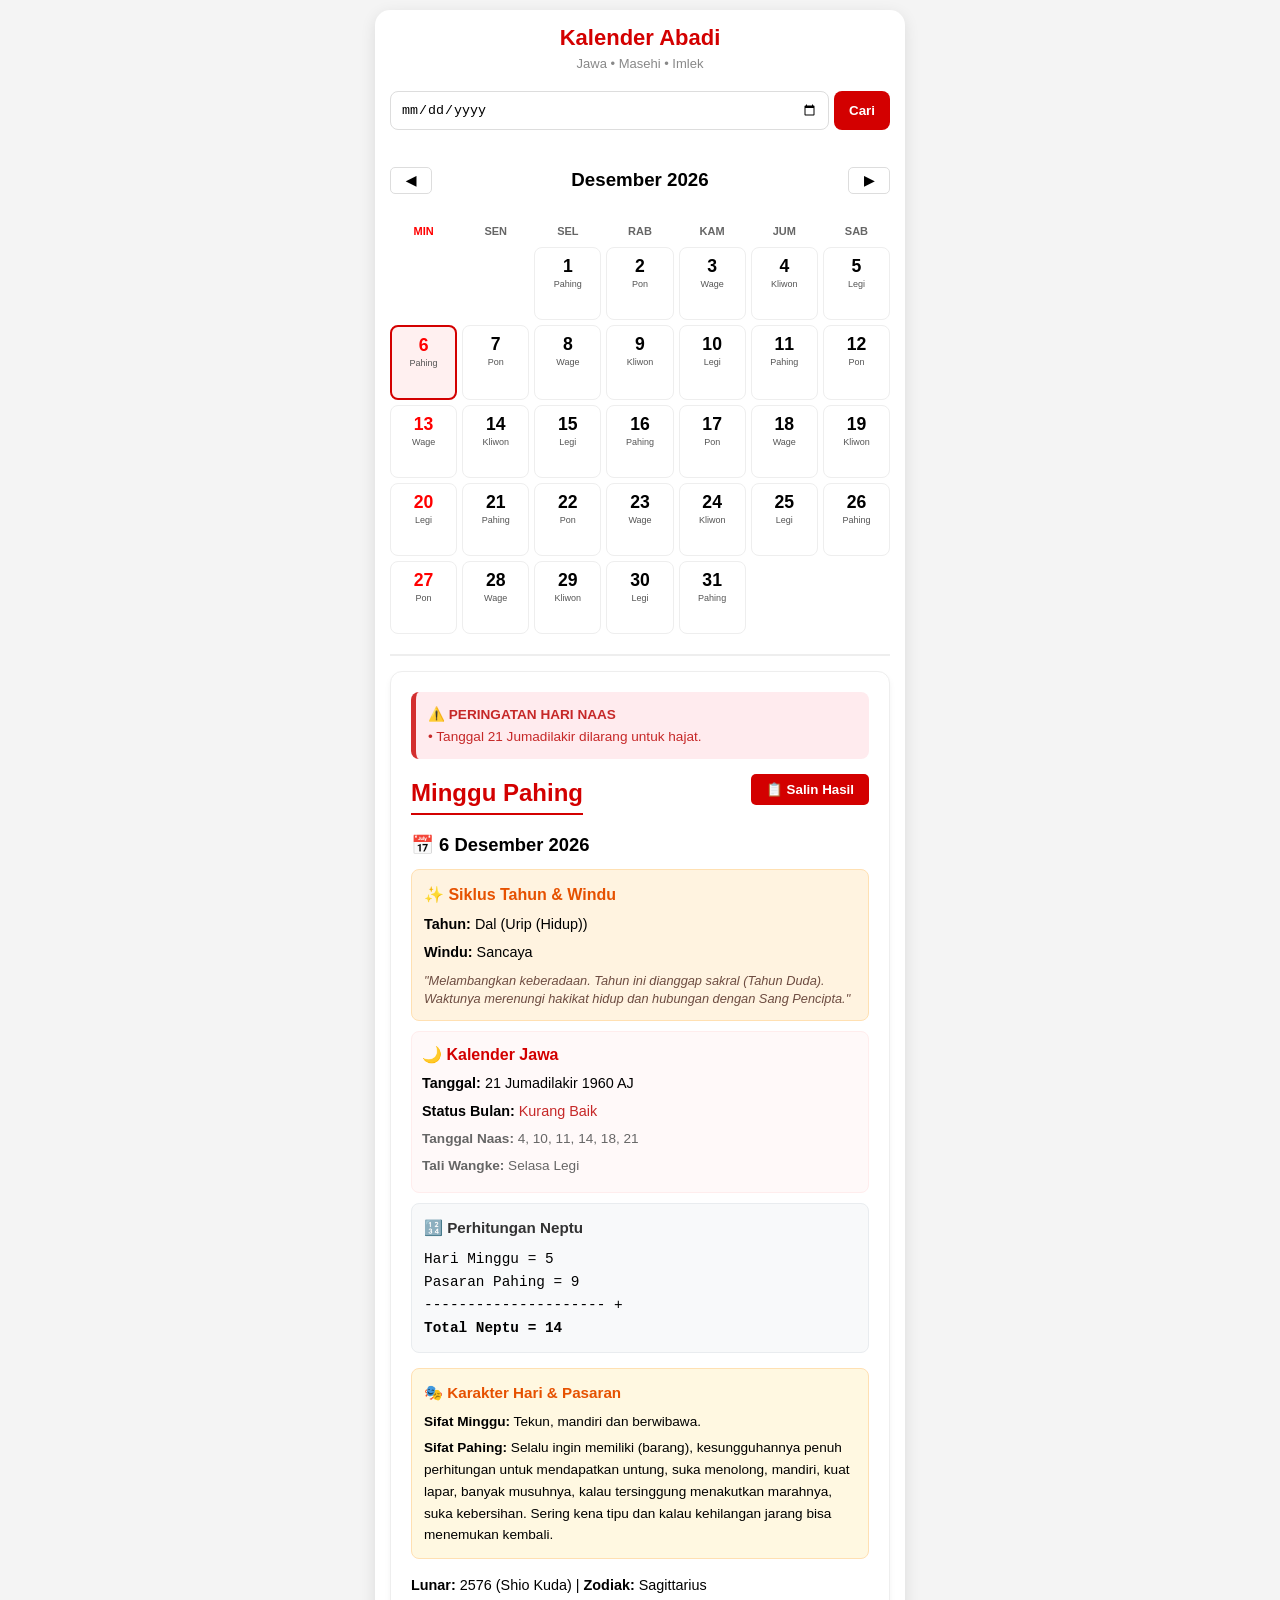
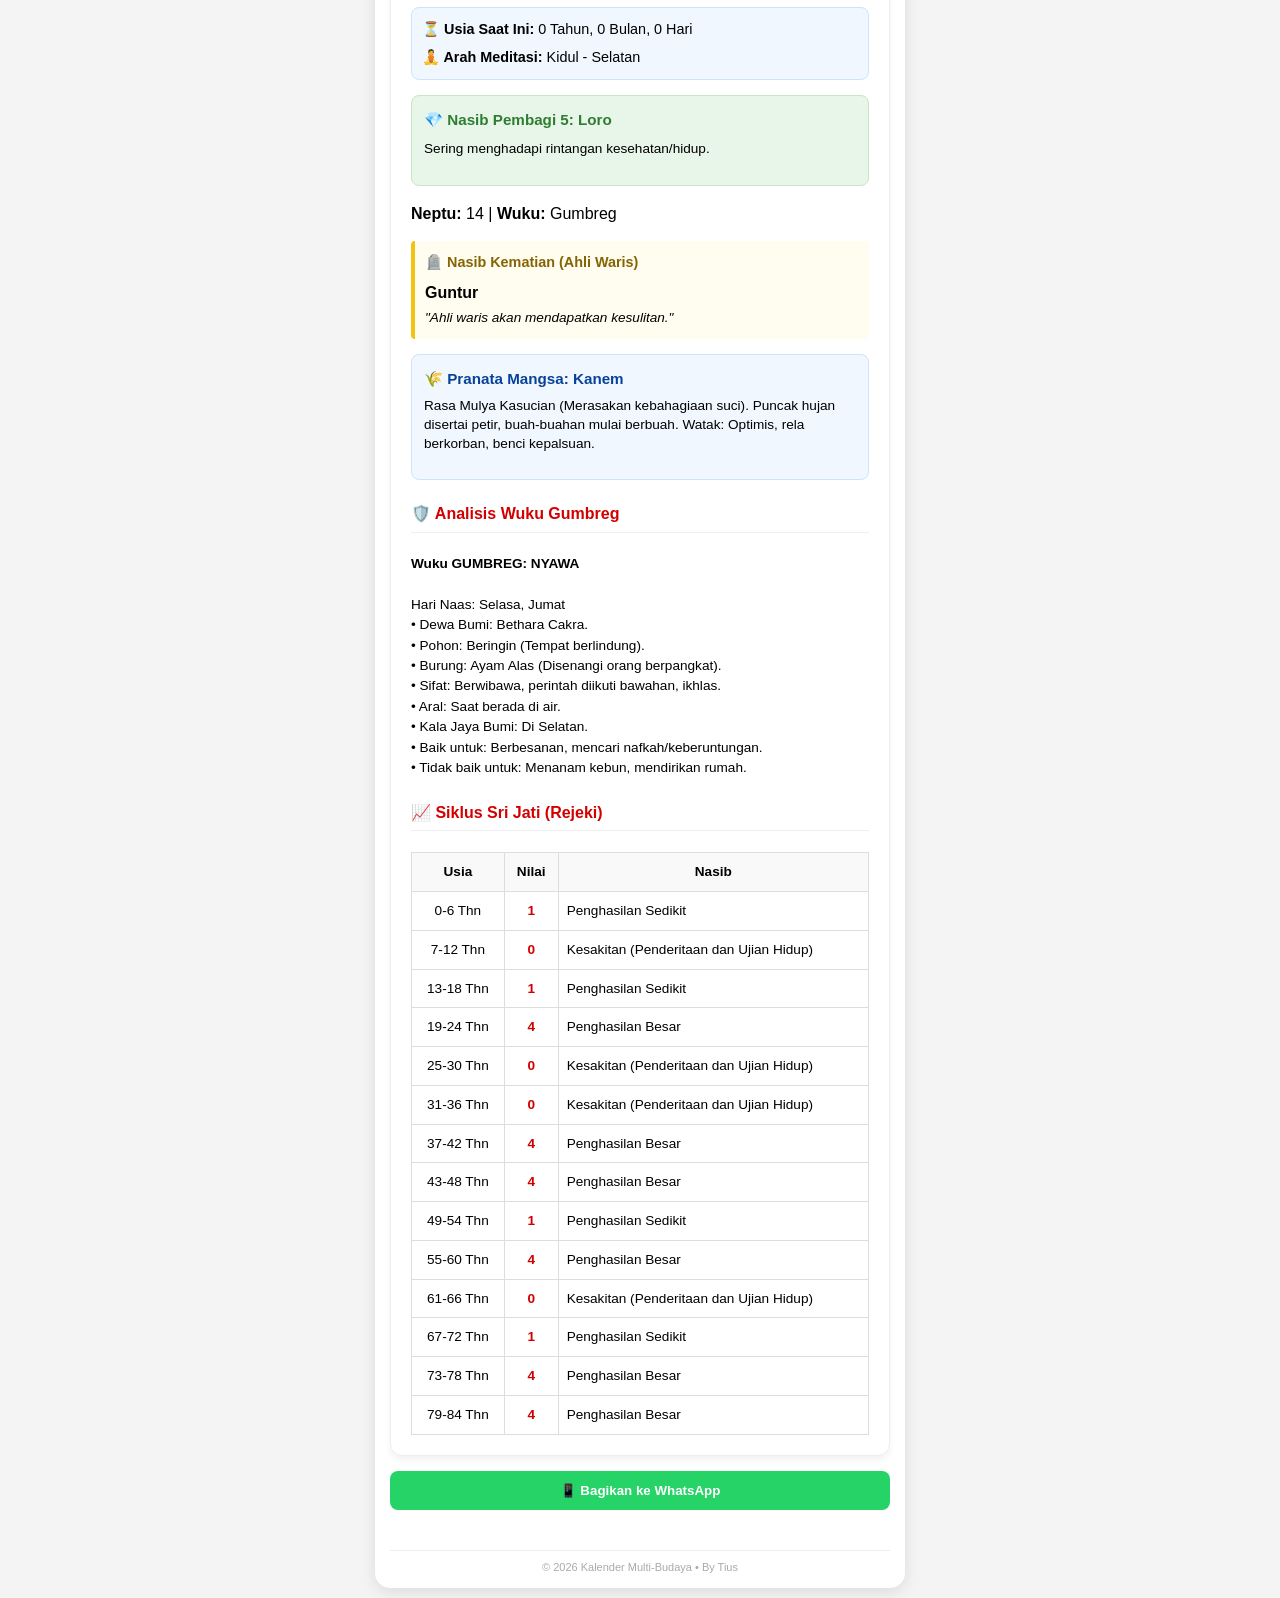
==== index.html @ 5892e4fe "Update index.html" ====
<!DOCTYPE html>
<html lang="id">
<head>
    <meta charset="UTF-8">
    <meta name="viewport" content="width=device-width, initial-scale=1.0, maximum-scale=1.0, user-scalable=no">
    <title>Kalender Jawa & Imlek Abadi</title>
    
    <meta name="theme-color" content="#D30000">
    <meta name="apple-mobile-web-app-capable" content="yes">
    <meta name="apple-mobile-web-app-status-bar-style" content="default">
    
    <style>
        :root { --primary: #D30000; --bg: #f4f4f4; --imlek: #cf1322; }
        body { font-family: 'Segoe UI', Tahoma, Geneva, Verdana, sans-serif; background: var(--bg); margin: 0; padding: 10px; }
        #mainApp { max-width: 500px; margin: auto; background: white; padding: 15px; border-radius: 15px; box-shadow: 0 4px 15px rgba(0,0,0,0.1); }
        
        .header-section { text-align: center; margin-bottom: 20px; }
        .search-box { display: flex; gap: 5px; margin-bottom: 20px; }
        .search-box input { flex: 1; padding: 10px; border: 1px solid #ddd; border-radius: 8px; }
        .search-box button { background: var(--primary); color: white; border: none; padding: 10px 15px; border-radius: 8px; cursor: pointer; font-weight: bold; }

        .calendar-nav { display: flex; justify-content: space-between; align-items: center; margin-bottom: 10px; }
        .calendar-nav button { background: none; border: 1px solid #ddd; padding: 5px 15px; border-radius: 5px; cursor: pointer; font-weight: bold; }

        .calendar-grid { display: grid; grid-template-columns: repeat(7, 1fr); gap: 5px; text-align: center; }
        .header-day { font-weight: bold; font-size: 11px; padding: 5px 0; color: #666; text-transform: uppercase; }
        
        .sunday-red { color: red !important; }
        
        .calendar-day { border: 1px solid #eee; padding: 8px 2px; border-radius: 8px; cursor: pointer; font-size: 14px; min-height: 55px; transition: 0.2s; position: relative; display: flex; flex-direction: column; align-items: center; }
        .calendar-day:hover { border-color: var(--primary); background: #fff5f5; }
        .today-highlight { background: #fff0f0; border: 2px solid var(--primary); }
        .selected-day { background: #fff9c4 !important; border: 2px solid #fbc02d !important; }

        .date-num { font-weight: bold; font-size: 1.1rem; }
        .pasaran-text { font-size: 9px; color: #555; margin-top: 2px; }
        .imlek-num { position: absolute; bottom: 2px; right: 4px; font-size: 9px; color: var(--imlek); font-weight: bold; }

        #detail { margin-top: 20px; border-top: 2px solid #eee; padding-top: 15px; }
        .action-buttons { display: flex; gap: 10px; margin-top: 15px; justify-content: center; padding-bottom: 20px; }
        .btn-wa { background: #25D366; color: white; border: none; padding: 12px 25px; border-radius: 8px; cursor: pointer; font-weight: bold; width: 100%; }

        /* Card styles for detail */
        .card-result { line-height: 1.6; }
    </style>
</head>
<body>

<div id="mainApp">
    <div class="header-section">
        <h1 style="margin:0; font-size: 22px; color: var(--primary);">Kalender Abadi</h1>
        <p style="margin:5px 0; font-size: 13px; color: #888;">Jawa • Masehi • Imlek</p>
    </div>

    <div class="search-box">
        <input type="date" id="dateInput">
        <button onclick="searchWeton()">Cari</button>
    </div>

    <div class="calendar-nav">
        <button id="prevMonth">◀</button>
        <h3 id="monthYearNav">Januari 2026</h3>
        <button id="nextMonth">▶</button>
    </div>

    <div id="calendar" class="calendar-grid"></div>

    <div id="detail">
        <div id="printableArea">
            </div>
    </div>

    <div class="action-buttons">
        <button class="btn-wa" onclick="shareWhatsApp()">📱 Bagikan ke WhatsApp</button>
    </div>

    <footer style="text-align:center; font-size:11px; color:#aaa; margin-top:20px; border-top:1px solid #eee; padding-top:10px;">
        &copy; 2026 Kalender Multi-Budaya • By Tius
    </footer>
</div>

<script src="data-srijati.js"></script>
<script src="data-wuku.js"></script>
<script src="data-mangsa.js"></script>
<script src="data-hari.js"></script>
<script src="data-neptu.js"></script>
<script src="data-astrologi.js"></script>
<script src="main.js"></script>

</body>
</html>
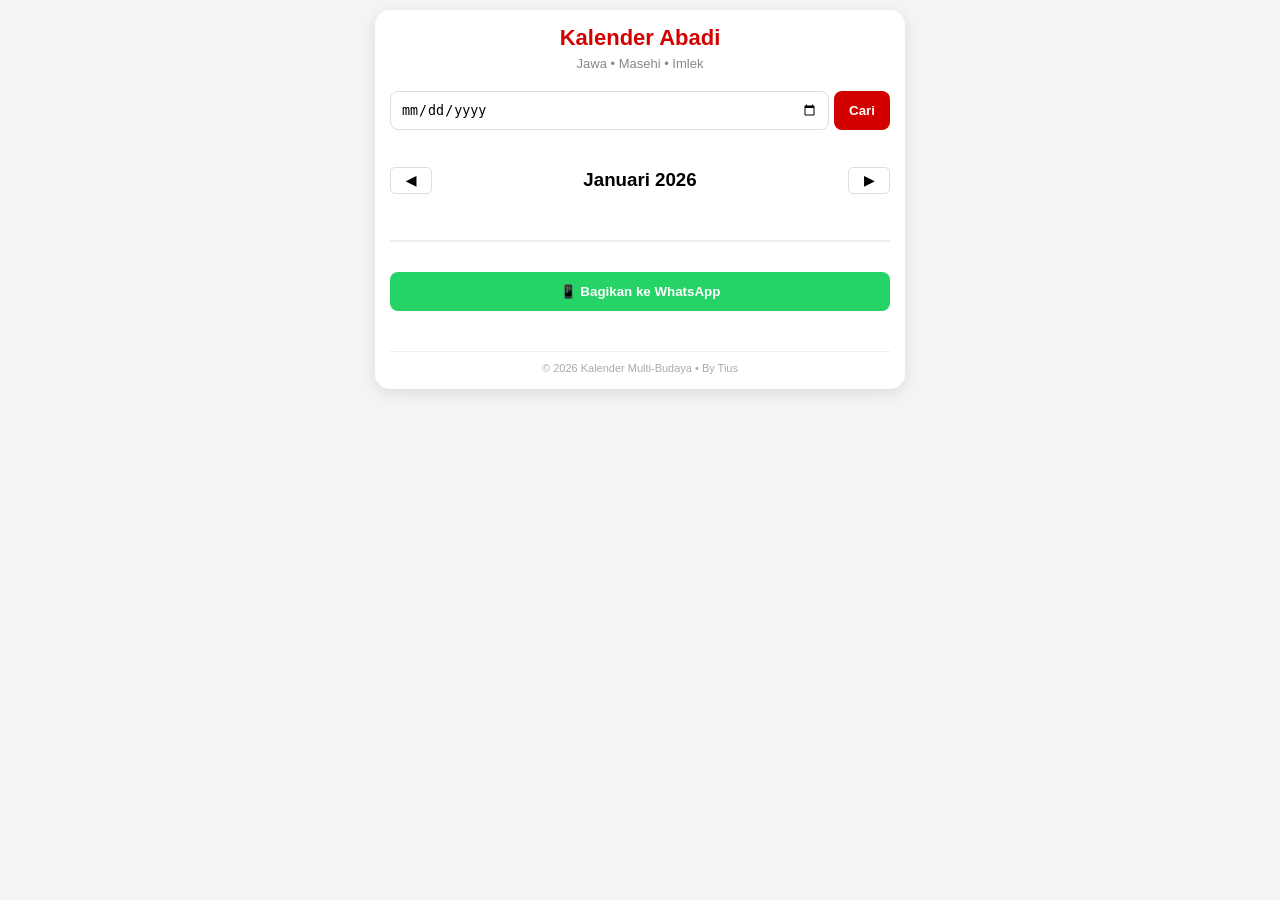
==== commit 405760de: "Update index.html" ====
--- a/index.html
+++ b/index.html
@@ -85,6 +85,8 @@
 <script src="data-hari.js"></script>
 <script src="data-neptu.js"></script>
 <script src="data-astrologi.js"></script>
+<script src="data-lunar.js"></script>
+
 <script src="main.js"></script>
 
 </body>
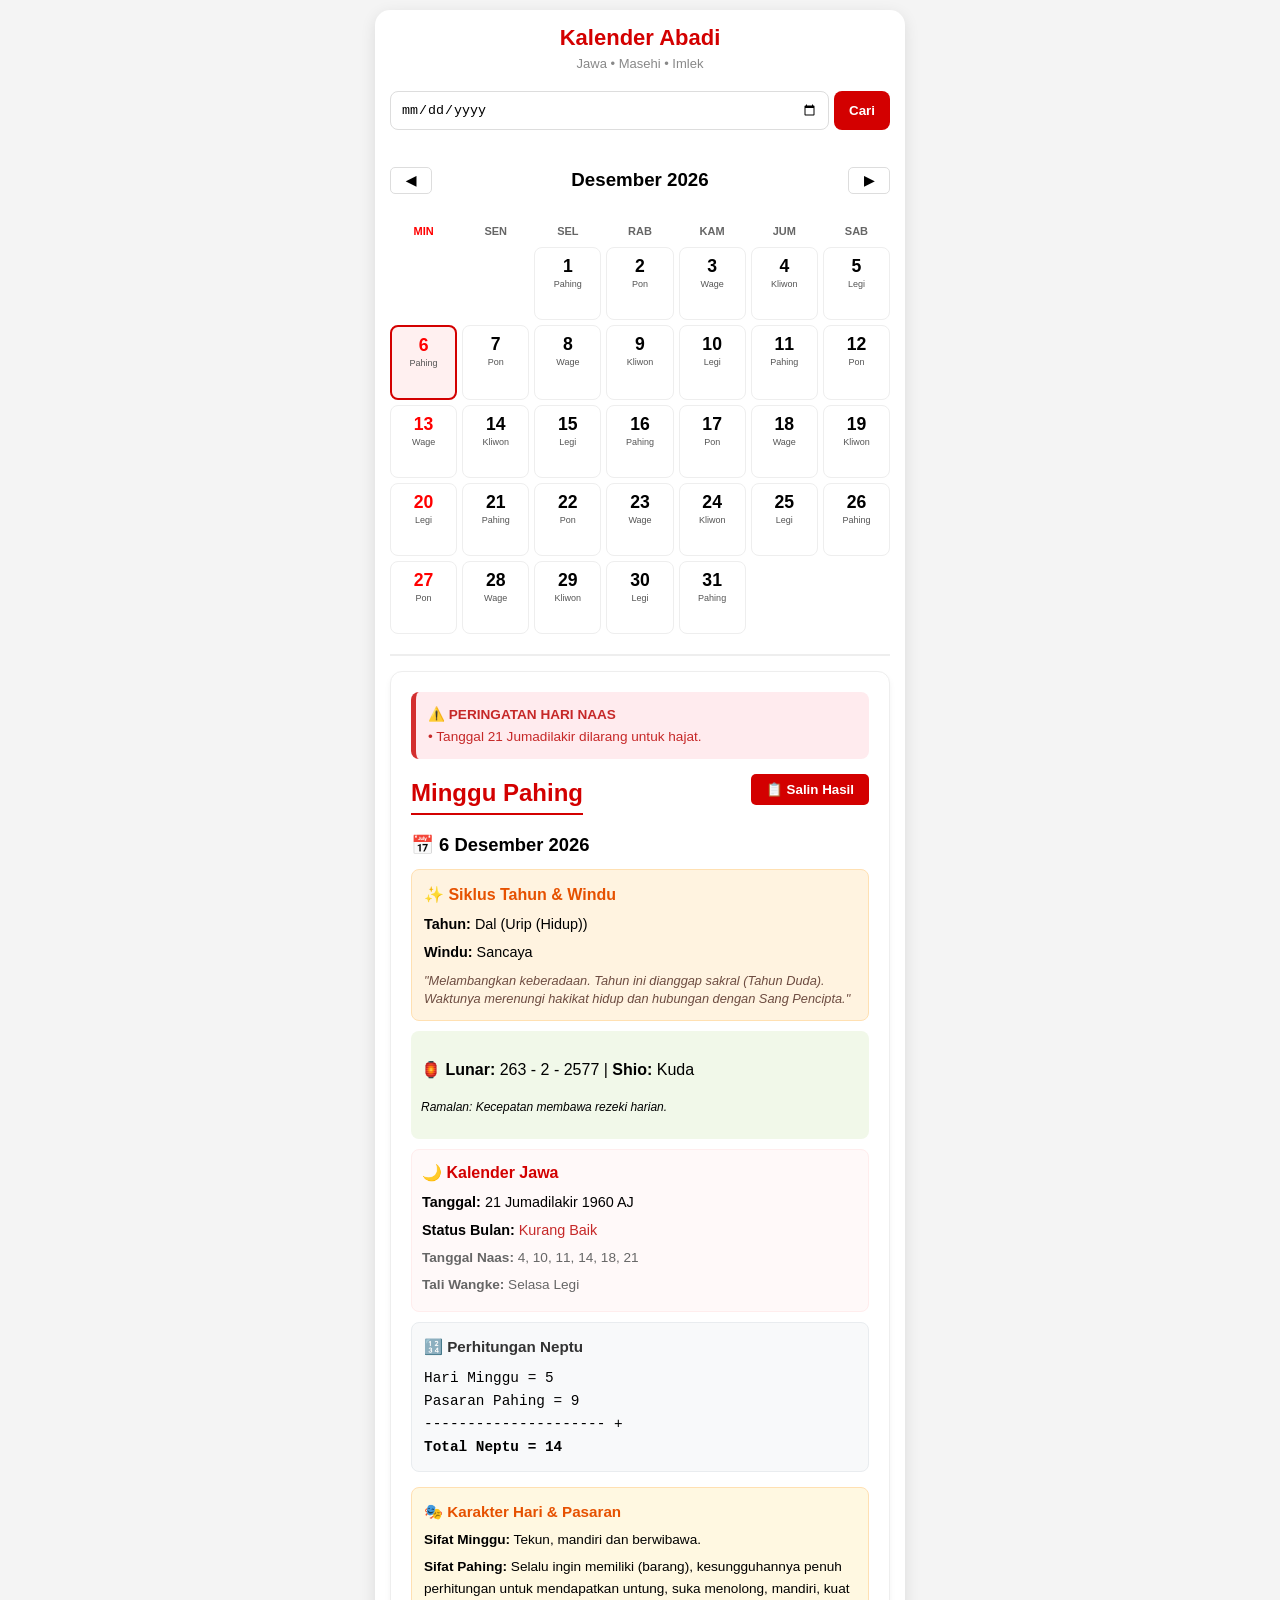
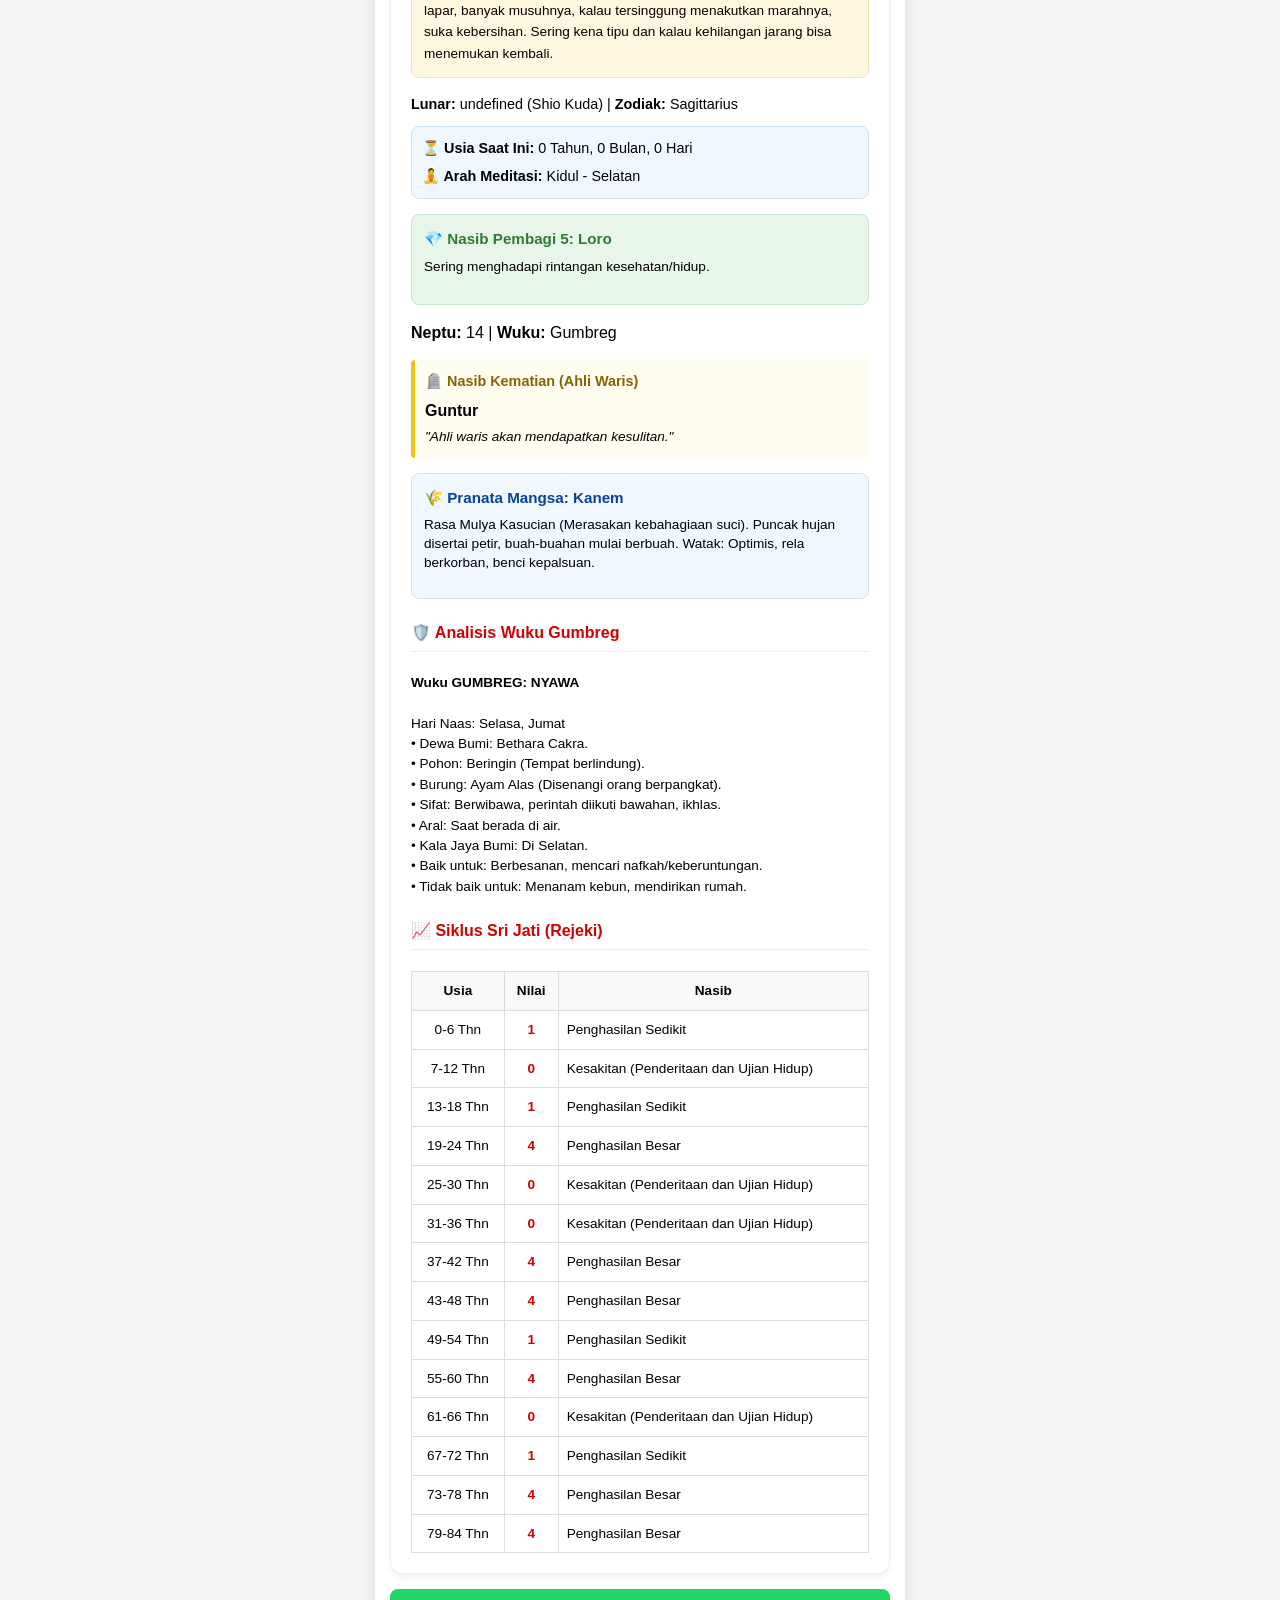
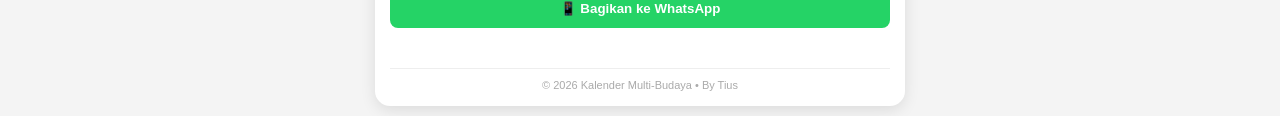
==== commit 39e0887a: "Update index.html" ====
--- a/index.html
+++ b/index.html
@@ -4,7 +4,8 @@
     <meta charset="UTF-8">
     <meta name="viewport" content="width=device-width, initial-scale=1.0, maximum-scale=1.0, user-scalable=no">
     <title>Kalender Jawa & Imlek Abadi</title>
-    
+   <link rel="manifest" href="manifest.json">
+ 
     <meta name="theme-color" content="#D30000">
     <meta name="apple-mobile-web-app-capable" content="yes">
     <meta name="apple-mobile-web-app-status-bar-style" content="default">
@@ -85,9 +86,19 @@
 <script src="data-hari.js"></script>
 <script src="data-neptu.js"></script>
 <script src="data-astrologi.js"></script>
-<script src="data-lunar.js"></script>
 
 <script src="main.js"></script>
 
+<script>
+  if ('serviceWorker' in navigator) {
+    window.addEventListener('load', () => {
+      navigator.serviceWorker.register('/service-worker.js')
+        .then(reg => console.log('Service Worker terdaftar!', reg))
+        .catch(err => console.log('Pendaftaran gagal:', err));
+    });
+  }
+</script>
+
+
 </body>
 </html>
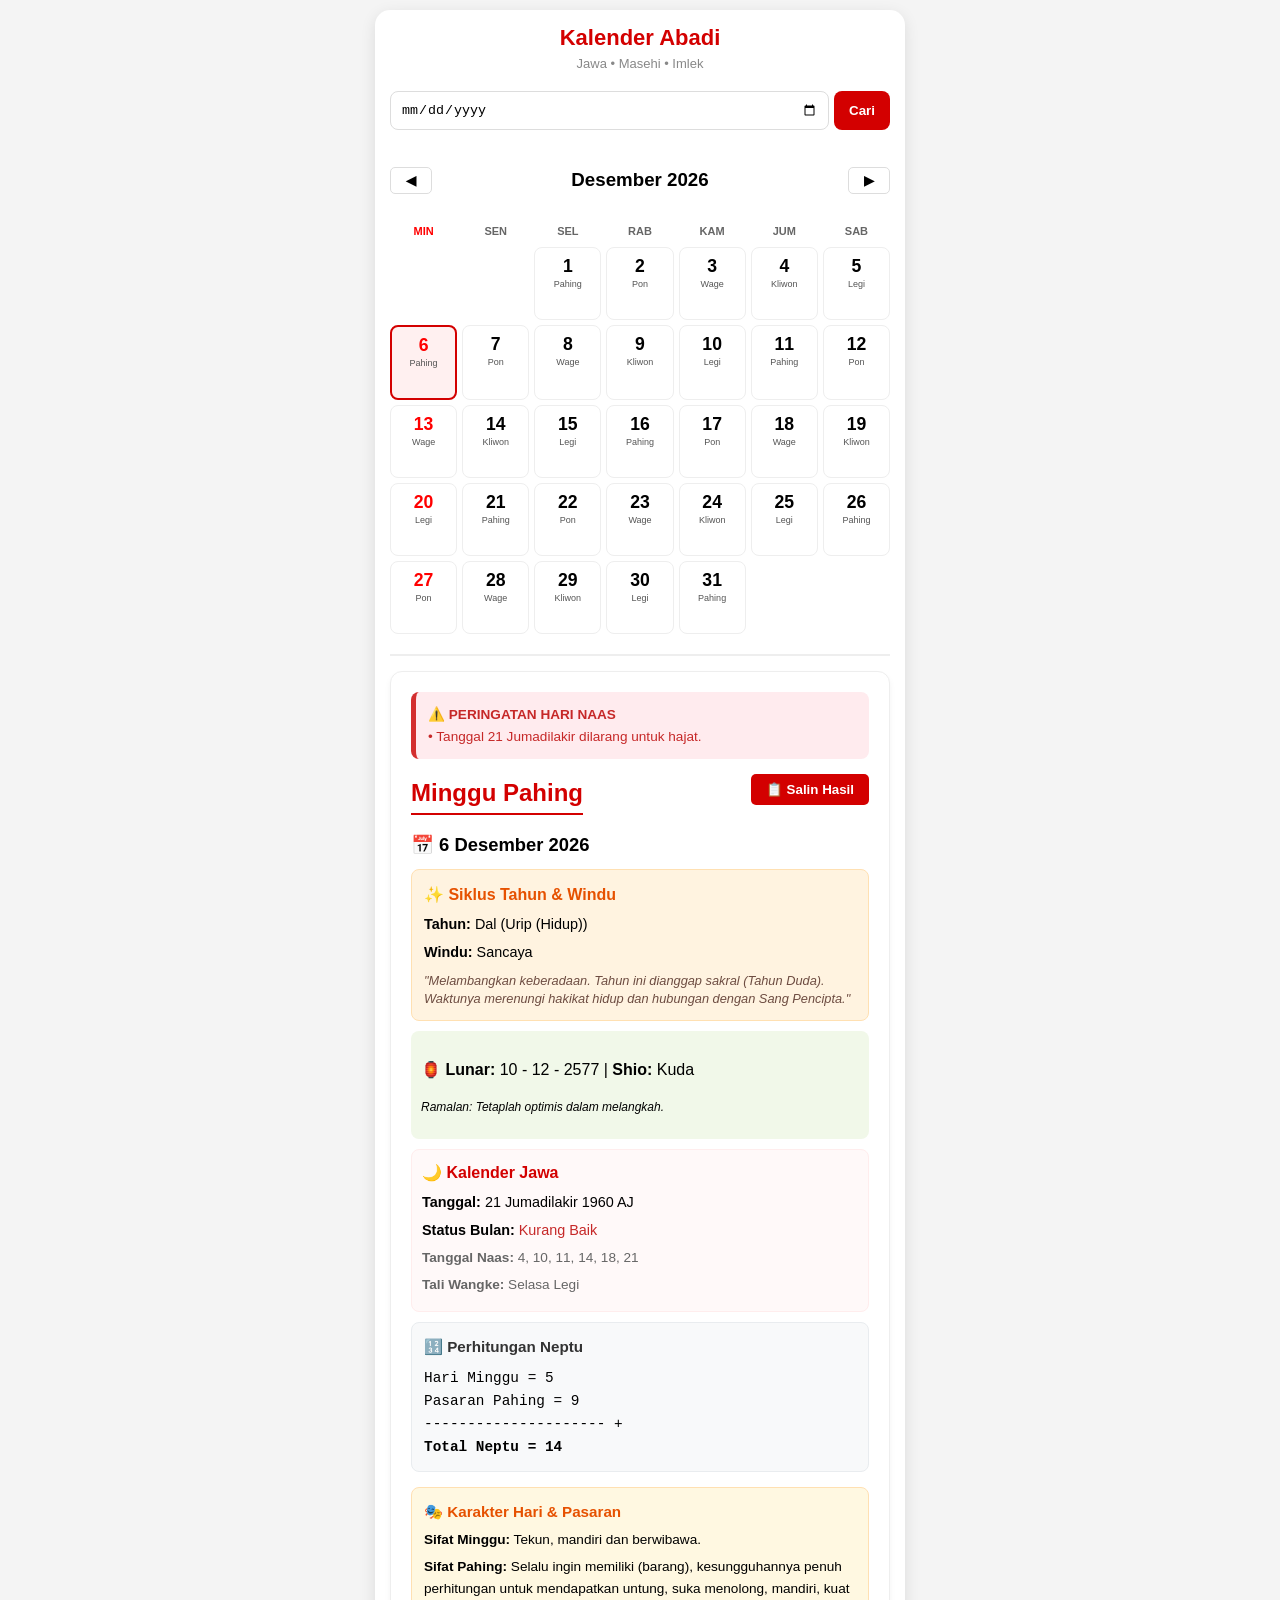
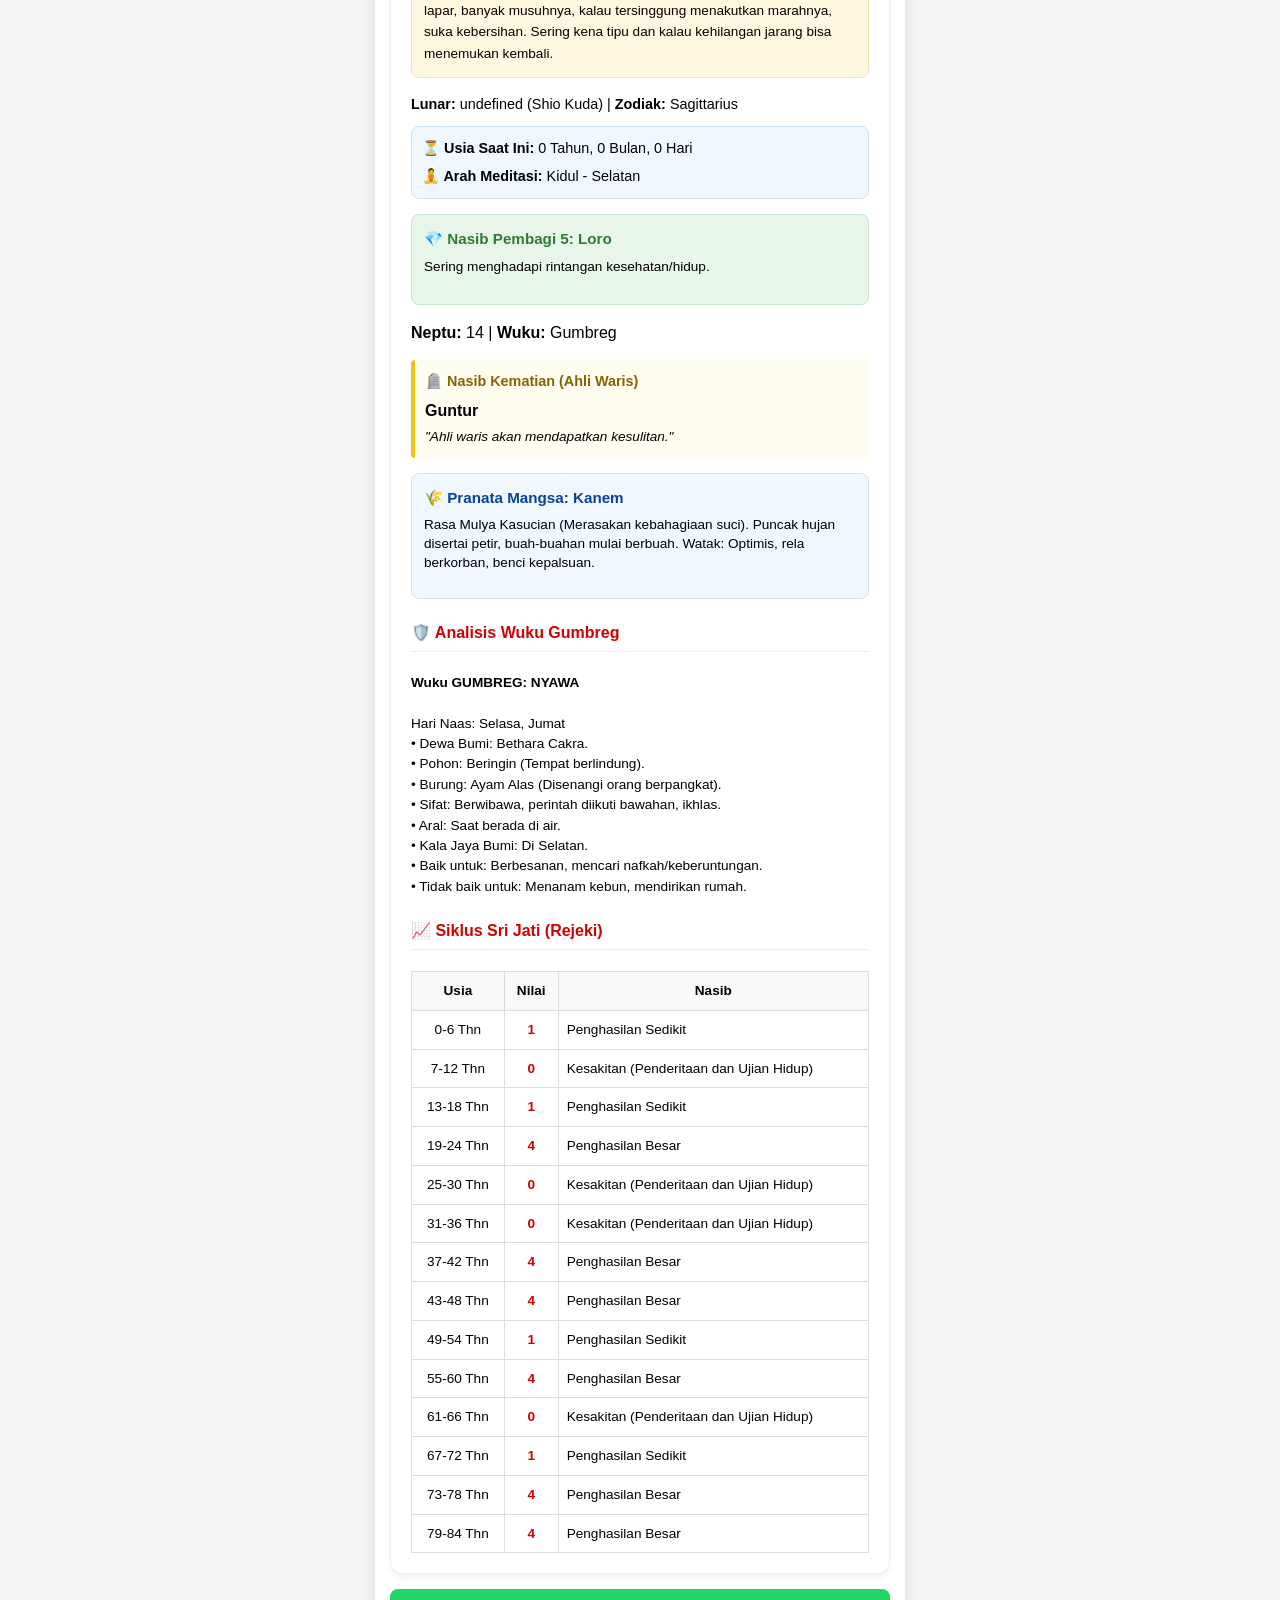
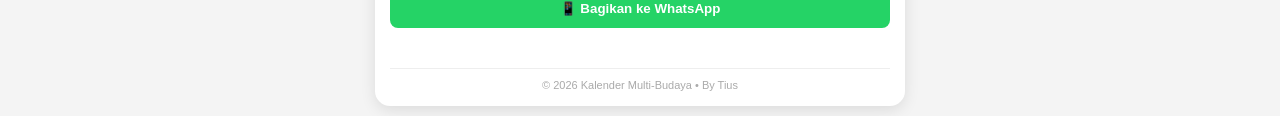
==== commit 51221157: "Update index.html" ====
--- a/index.html
+++ b/index.html
@@ -84,6 +84,7 @@
 <script src="data-wuku.js"></script>
 <script src="data-mangsa.js"></script>
 <script src="data-hari.js"></script>
+<script src="data-imlek.js"></script>
 <script src="data-neptu.js"></script>
 <script src="data-astrologi.js"></script>
 
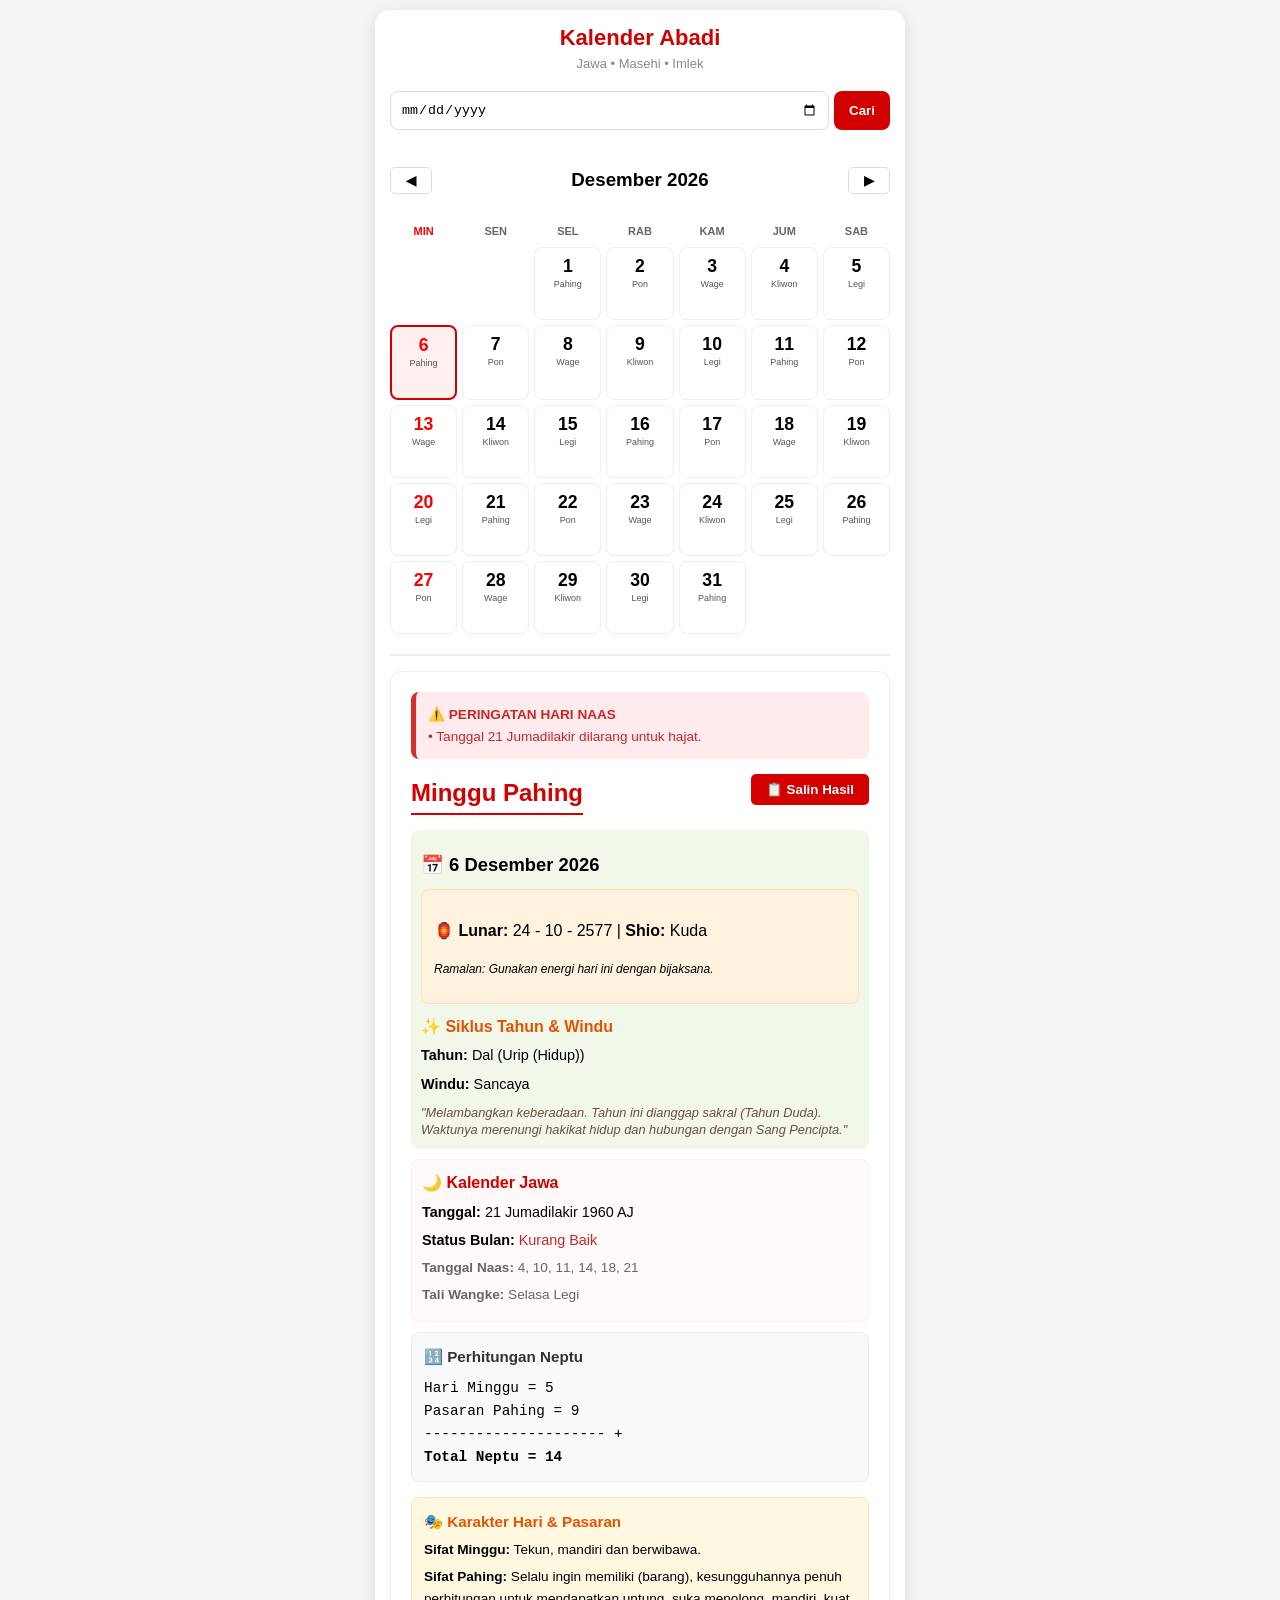
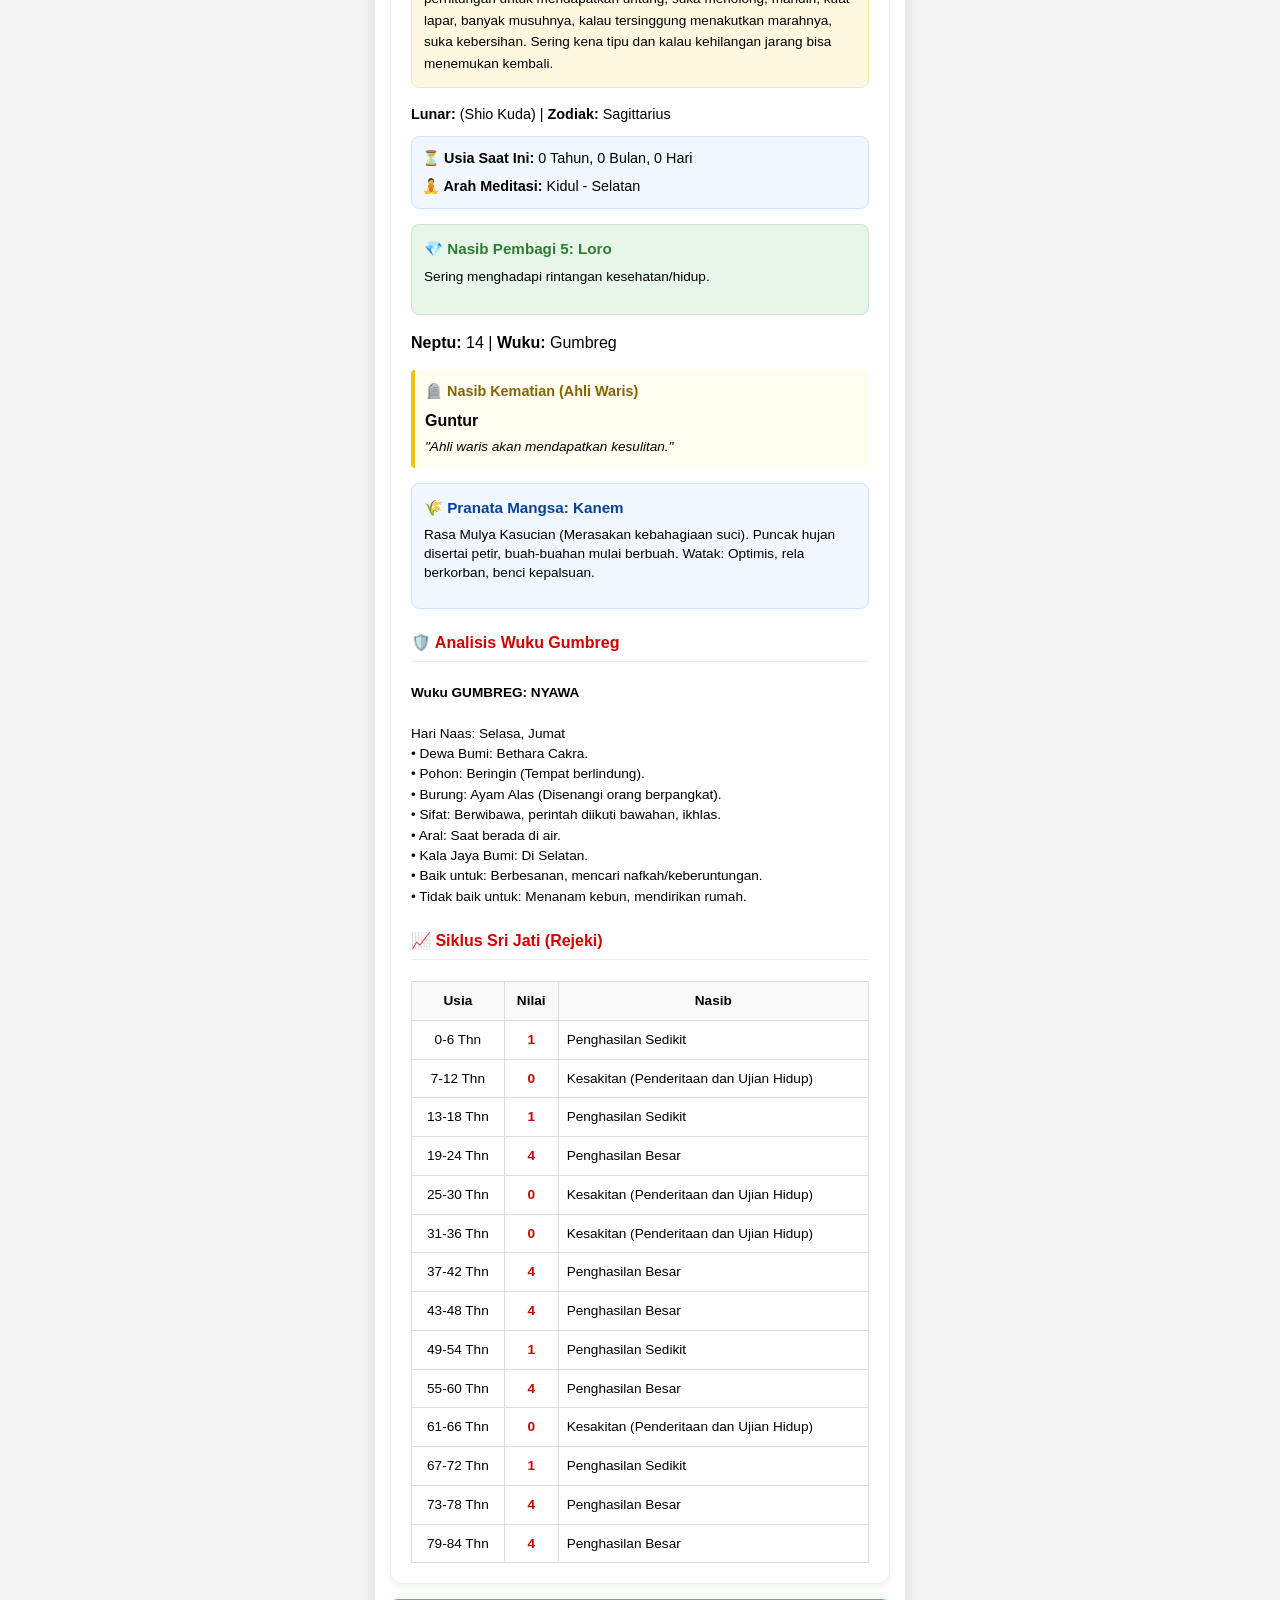
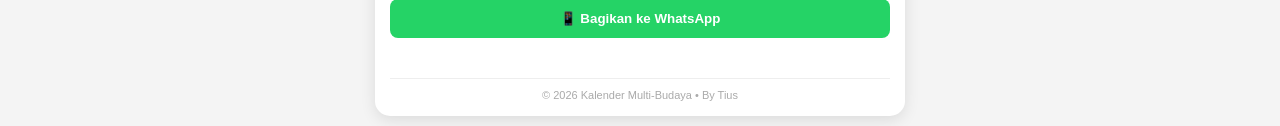
==== commit dc5bf79d: "Update index.html" ====
--- a/index.html
+++ b/index.html
@@ -1,7 +1,17 @@
 <!DOCTYPE html>
 <html lang="id">
 <head>
-    <meta charset="UTF-8">
+  <script async src="https://www.googletagmanager.com/gtag/js?id=G-XXXXXXXXXX"></script>
+<script>
+  window.dataLayer = window.dataLayer || [];
+  function gtag(){dataLayer.push(arguments);}
+  gtag('js', new Date());
+
+  gtag('config', 'G-XXXXXXXXXX');
+</script>
+
+
+  <meta charset="UTF-8">
     <meta name="viewport" content="width=device-width, initial-scale=1.0, maximum-scale=1.0, user-scalable=no">
     <title>Kalender Jawa & Imlek Abadi</title>
    <link rel="manifest" href="manifest.json">
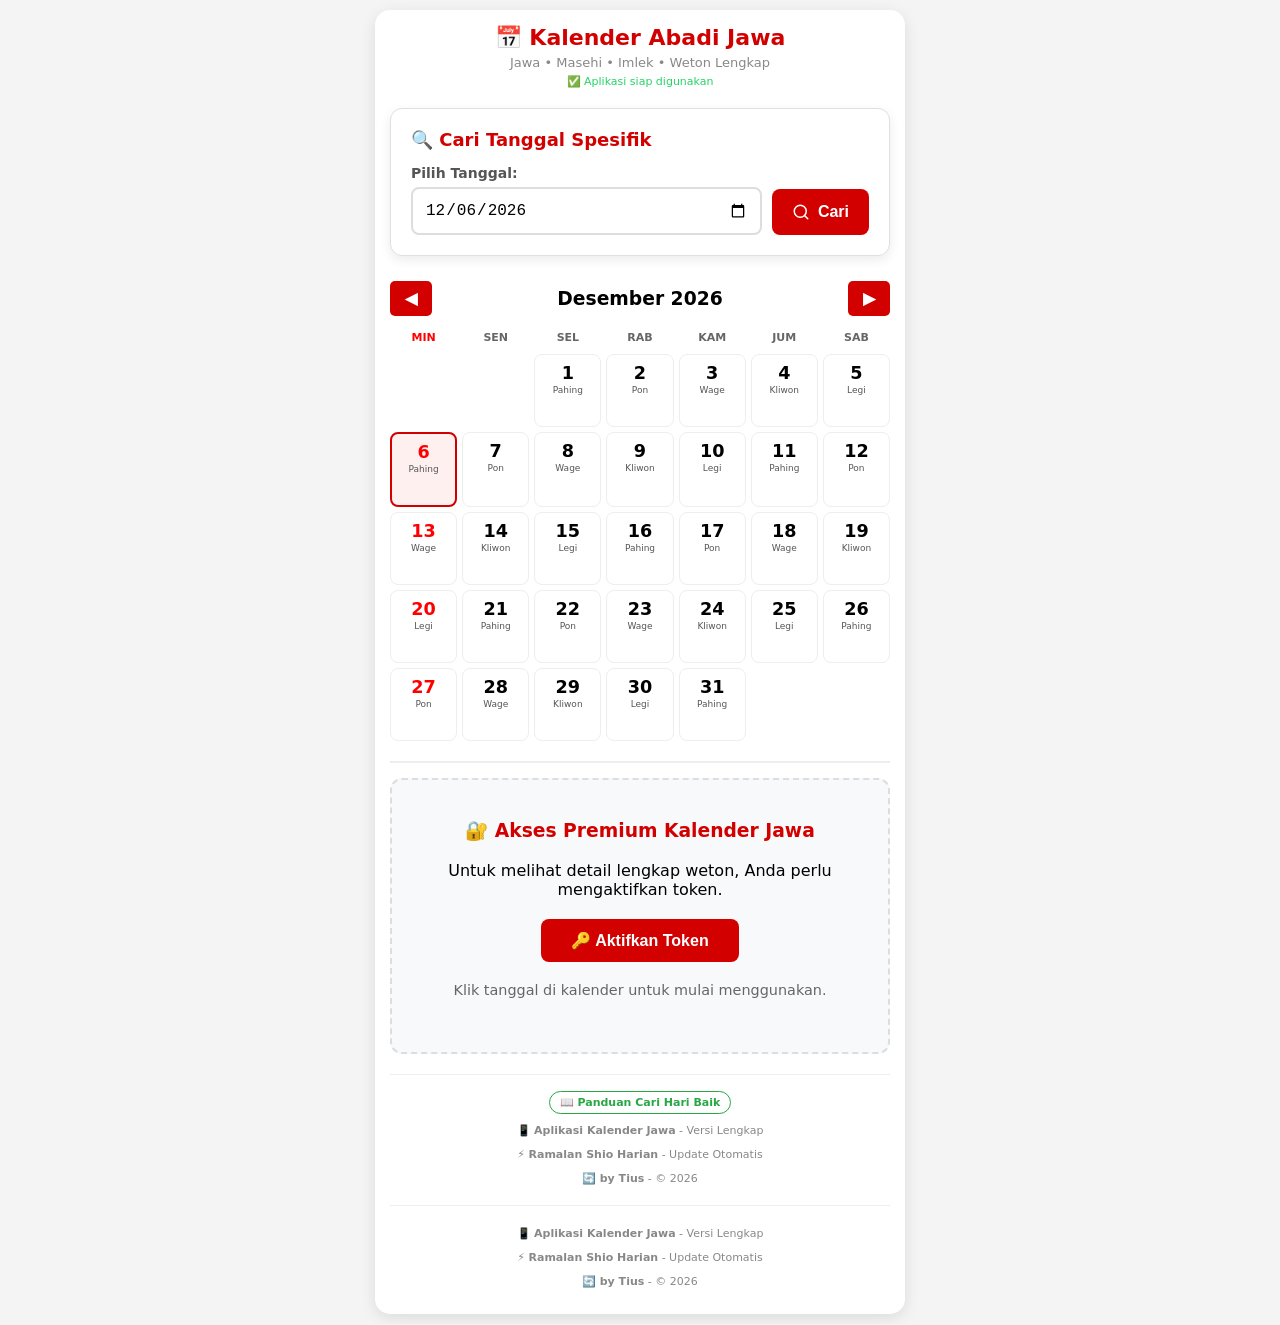
==== commit 3e1c09e1: "Add files via upload" ====
--- a/index.html
+++ b/index.html
@@ -1,115 +1,500 @@
 <!DOCTYPE html>
 <html lang="id">
 <head>
-  <script async src="https://www.googletagmanager.com/gtag/js?id=G-XXXXXXXXXX"></script>
-<script>
-  window.dataLayer = window.dataLayer || [];
-  function gtag(){dataLayer.push(arguments);}
-  gtag('js', new Date());
-
-  gtag('config', 'G-XXXXXXXXXX');
-</script>
-
-
-  <meta charset="UTF-8">
+    <meta charset="UTF-8">
     <meta name="viewport" content="width=device-width, initial-scale=1.0, maximum-scale=1.0, user-scalable=no">
-    <title>Kalender Jawa & Imlek Abadi</title>
-   <link rel="manifest" href="manifest.json">
- 
+    <meta name="description" content="Kalender Jawa lengkap dengan weton, primbon, dan filosofi Jawa.">
+    <meta name="keywords" content="kalender jawa, weton, primbon, kalender abadi, tanggal jawa, imlek">
+    <meta name="author" content="Tius">
+    
+    <!-- PWA Meta Tags (Sederhana) -->
     <meta name="theme-color" content="#D30000">
-    <meta name="apple-mobile-web-app-capable" content="yes">
-    <meta name="apple-mobile-web-app-status-bar-style" content="default">
+    <link rel="manifest" href="manifest.json">
+    
+    <title>Kalender Abadi Jawa</title>
     
     <style>
-        :root { --primary: #D30000; --bg: #f4f4f4; --imlek: #cf1322; }
-        body { font-family: 'Segoe UI', Tahoma, Geneva, Verdana, sans-serif; background: var(--bg); margin: 0; padding: 10px; }
-        #mainApp { max-width: 500px; margin: auto; background: white; padding: 15px; border-radius: 15px; box-shadow: 0 4px 15px rgba(0,0,0,0.1); }
-        
-        .header-section { text-align: center; margin-bottom: 20px; }
-        .search-box { display: flex; gap: 5px; margin-bottom: 20px; }
-        .search-box input { flex: 1; padding: 10px; border: 1px solid #ddd; border-radius: 8px; }
-        .search-box button { background: var(--primary); color: white; border: none; padding: 10px 15px; border-radius: 8px; cursor: pointer; font-weight: bold; }
-
-        .calendar-nav { display: flex; justify-content: space-between; align-items: center; margin-bottom: 10px; }
-        .calendar-nav button { background: none; border: 1px solid #ddd; padding: 5px 15px; border-radius: 5px; cursor: pointer; font-weight: bold; }
-
-        .calendar-grid { display: grid; grid-template-columns: repeat(7, 1fr); gap: 5px; text-align: center; }
-        .header-day { font-weight: bold; font-size: 11px; padding: 5px 0; color: #666; text-transform: uppercase; }
-        
-        .sunday-red { color: red !important; }
-        
-        .calendar-day { border: 1px solid #eee; padding: 8px 2px; border-radius: 8px; cursor: pointer; font-size: 14px; min-height: 55px; transition: 0.2s; position: relative; display: flex; flex-direction: column; align-items: center; }
-        .calendar-day:hover { border-color: var(--primary); background: #fff5f5; }
-        .today-highlight { background: #fff0f0; border: 2px solid var(--primary); }
-        .selected-day { background: #fff9c4 !important; border: 2px solid #fbc02d !important; }
-
-        .date-num { font-weight: bold; font-size: 1.1rem; }
-        .pasaran-text { font-size: 9px; color: #555; margin-top: 2px; }
-        .imlek-num { position: absolute; bottom: 2px; right: 4px; font-size: 9px; color: var(--imlek); font-weight: bold; }
-
-        #detail { margin-top: 20px; border-top: 2px solid #eee; padding-top: 15px; }
-        .action-buttons { display: flex; gap: 10px; margin-top: 15px; justify-content: center; padding-bottom: 20px; }
-        .btn-wa { background: #25D366; color: white; border: none; padding: 12px 25px; border-radius: 8px; cursor: pointer; font-weight: bold; width: 100%; }
-
-        /* Card styles for detail */
-        .card-result { line-height: 1.6; }
+        :root { 
+            --primary: #D30000; 
+            --bg: #f4f4f4; 
+            --imlek: #cf1322; 
+            --shadow: 0 4px 15px rgba(0,0,0,0.1);
+            --radius: 15px;
+        }
+        
+        body { 
+            font-family: 'Segoe UI', system-ui, -apple-system, Tahoma, Geneva, Verdana, sans-serif; 
+            background: var(--bg); 
+            margin: 0; 
+            padding: 10px;
+            min-height: 100vh;
+        }
+        
+        #mainApp { 
+            max-width: 500px; 
+            margin: auto; 
+            background: white; 
+            padding: 15px; 
+            border-radius: var(--radius); 
+            box-shadow: var(--shadow);
+        }
+        
+        .header-section { 
+            text-align: center; 
+            margin-bottom: 20px; 
+        }
+        
+        .search-section {
+            background: white;
+            padding: 20px;
+            border-radius: 12px;
+            box-shadow: 0 4px 12px rgba(0,0,0,0.08);
+            margin-bottom: 25px;
+            border: 1px solid #e0e0e0;
+        }
+        
+        .search-form {
+            display: flex;
+            gap: 10px;
+            align-items: flex-end;
+        }
+        
+        .search-group {
+            flex: 1;
+        }
+        
+        .search-group label {
+            display: block;
+            margin-bottom: 6px;
+            font-size: 14px;
+            color: #555;
+            font-weight: 600;
+        }
+        
+        .search-group input {
+            width: 100%;
+            padding: 12px;
+            border: 2px solid #ddd;
+            border-radius: 8px;
+            font-size: 16px;
+            box-sizing: border-box;
+            background: #fff;
+        }
+        
+        .search-group input:focus {
+            border-color: #D30000;
+            outline: none;
+            box-shadow: 0 0 0 3px rgba(211, 0, 0, 0.1);
+        }
+        
+        #searchDateBtn {
+            background: #D30000;
+            color: white;
+            border: none;
+            padding: 12px 20px;
+            border-radius: 8px;
+            cursor: pointer;
+            font-weight: bold;
+            font-size: 16px;
+            display: flex;
+            align-items: center;
+            gap: 8px;
+            height: 46px;
+            white-space: nowrap;
+        }
+        
+        #searchDateBtn:hover {
+            background: #b00000;
+        }
+        
+        .calendar-nav { 
+            display: flex; 
+            justify-content: space-between; 
+            align-items: center; 
+            margin-bottom: 10px; 
+        }
+        
+        .calendar-nav button { 
+            background: var(--primary); 
+            color: white;
+            border: none; 
+            padding: 8px 15px; 
+            border-radius: 5px; 
+            cursor: pointer; 
+            font-weight: bold; 
+            font-size: 16px;
+        }
+        
+        .calendar-grid { 
+            display: grid; 
+            grid-template-columns: repeat(7, 1fr); 
+            gap: 5px; 
+            text-align: center; 
+        }
+        
+        .header-day { 
+            font-weight: bold; 
+            font-size: 11px; 
+            padding: 5px 0; 
+            color: #666; 
+            text-transform: uppercase; 
+        }
+        
+        .sunday-red { 
+            color: red !important; 
+        }
+        
+        .calendar-day { 
+            border: 1px solid #eee; 
+            padding: 8px 2px; 
+            border-radius: 8px; 
+            cursor: pointer; 
+            font-size: 14px; 
+            min-height: 55px; 
+            position: relative; 
+            display: flex; 
+            flex-direction: column; 
+            align-items: center; 
+        }
+        
+        .calendar-day:hover { 
+            border-color: var(--primary); 
+            background: #fff5f5; 
+        }
+        
+        .today-highlight { 
+            background: #fff0f0; 
+            border: 2px solid var(--primary); 
+        }
+        
+        .selected-day { 
+            background: #fff9c4 !important; 
+            border: 2px solid #fbc02d !important; 
+        }
+        
+        .date-num { 
+            font-weight: bold; 
+            font-size: 1.1rem; 
+        }
+        
+        .pasaran-text { 
+            font-size: 9px; 
+            color: #555; 
+            margin-top: 2px; 
+        }
+        
+        #detail { 
+            margin-top: 20px; 
+            border-top: 2px solid #eee; 
+            padding-top: 15px; 
+            display: none; 
+        }
+        
+        .searched-date {
+            background: linear-gradient(135deg, #fff9c4 0%, #fff176 100%) !important;
+            border: 2px solid #F57C00 !important;
+        }
+        
+         /* Ramalan Shio Styles */
+        .shio-ramalan-card {
+    /* Background utama sesuai permintaan Anda */
+    background: linear-gradient(135deg, #a3b17d 0%, #8a9a5b 100%);
+    padding: 20px;
+    border-radius: 10px;
+    margin-bottom: 20px;
+    color: white;
+    /* Tambahan shadow halus agar kartu terlihat lebih modern */
+    box-shadow: 0 4px 15px rgba(0, 0, 0, 0.1);
+}
+
+.shio-category {
+    /* Dibuat sedikit lebih gelap dari background utama agar terlihat kontras */
+    background: linear-gradient(135deg, #8a9a5b 0%, #76844e 100%);
+    padding: 15px;
+    border-radius: 8px;
+    margin-bottom: 10px;
+    color: white;
+}
+
+.shio-category h4 {
+    margin-top: 0;
+    color: white;
+    /* Memberi sedikit ketebalan agar judul kategori menonjol */
+    font-weight: 600;
+}
+
+        
+        /* Responsive */
+        @media (max-width: 480px) {
+            #mainApp {
+                padding: 10px;
+            }
+            
+            .calendar-day {
+                min-height: 45px;
+                padding: 5px 1px;
+            }
+            
+            .date-num {
+                font-size: 1rem;
+            }
+            
+            .search-form {
+                flex-direction: column;
+                align-items: stretch;
+            }
+            
+            .search-section {
+                padding: 15px;
+            }
+        }
+        
+        /* Token Modal Styles */
+        .token-modal {
+            display: none;
+            position: fixed;
+            top: 0;
+            left: 0;
+            width: 100%;
+            height: 100%;
+            background: rgba(0,0,0,0.85);
+            z-index: 9999;
+            align-items: center;
+            justify-content: center;
+        }
+        
+        .token-modal-content {
+            background: white;
+            width: 90%;
+            max-width: 350px;
+            padding: 25px;
+            border-radius: 20px;
+            text-align: center;
+            box-shadow: 0 10px 25px rgba(0,0,0,0.2);
+        }
+        
+        .token-modal-content h2 {
+            color: var(--primary);
+            margin-top: 0;
+        }
+        
+        .token-input {
+            width: 100%;
+            padding: 12px;
+            margin: 15px 0;
+            border: 2px solid #ddd;
+            border-radius: 8px;
+            font-size: 16px;
+            text-align: center;
+            box-sizing: border-box;
+        }
+        
+        .token-btn {
+            background: var(--primary);
+            color: white;
+            border: none;
+            padding: 12px 30px;
+            border-radius: 8px;
+            cursor: pointer;
+            font-weight: bold;
+            width: 100%;
+            font-size: 16px;
+        }
+        
+        .token-wa-btn {
+            background: #25D366;
+            color: white;
+            text-decoration: none;
+            display: block;
+            padding: 10px;
+            margin-top: 15px;
+            border-radius: 8px;
+            font-weight: bold;
+            font-size: 14px;
+        }
     </style>
 </head>
 <body>
 
+<!-- Token Modal -->
+<div id="tokenModal" class="token-modal">
+    <div class="token-modal-content">
+        <h2>🔑 Akses Token</h2>
+        <p style="font-size: 14px; color: #666;">Masukkan token untuk akses lengkap:</p>
+        <input type="text" id="tokenInput" class="token-input" placeholder="Masukkan kode token...">
+        <button class="token-btn" onclick="validateToken()">Aktifkan Token</button>
+        
+        <p style="margin: 15px 0 5px; font-size: 12px;">Belum punya token?</p>
+        <a href="https://wa.me/6285117021168?text=Halo%20admin,%20saya%20ingin%20membeli%20token%20Kalender%20Jawa" 
+           class="token-wa-btn" target="_blank">
+           💬 Beli Token via WhatsApp
+        </a>
+        
+        <button onclick="closeTokenModal()" style="
+            background:none; 
+            border:none; 
+            color:#aaa; 
+            margin-top:10px; 
+            cursor:pointer;
+            font-size: 14px;
+        ">
+            Nanti Saja
+        </button>
+    </div>
+</div>
+
 <div id="mainApp">
     <div class="header-section">
-        <h1 style="margin:0; font-size: 22px; color: var(--primary);">Kalender Abadi</h1>
-        <p style="margin:5px 0; font-size: 13px; color: #888;">Jawa • Masehi • Imlek</p>
+        <h1 style="margin:0; font-size: 22px; color: var(--primary);">📅 Kalender Abadi Jawa</h1>
+        <p style="margin:5px 0; font-size: 13px; color: #888;">Jawa • Masehi • Imlek • Weton Lengkap</p>
+        <p id="appStatus" style="margin:5px 0; font-size: 11px; color: #25D366;"></p>
     </div>
 
-    <div class="search-box">
-        <input type="date" id="dateInput">
-        <button onclick="searchWeton()">Cari</button>
+    <!-- Search Section -->
+    <div class="search-section">
+        <h3 style="color: #D30000; margin: 0 0 15px 0; font-size: 18px; display: flex; align-items: center; gap: 8px;">
+            🔍 Cari Tanggal Spesifik
+        </h3>
+        
+        <div class="search-form">
+            <div class="search-group">
+                <label for="dateSearchInput">Pilih Tanggal:</label>
+                <input type="date" id="dateSearchInput" name="dateSearchInput">
+            </div>
+            
+            <button id="searchDateBtn">
+                <svg xmlns="http://www.w3.org/2000/svg" width="18" height="18" viewBox="0 0 24 24" fill="none" stroke="currentColor" stroke-width="2" stroke-linecap="round" stroke-linejoin="round" style="flex-shrink: 0;">
+                    <circle cx="11" cy="11" r="8"></circle>
+                    <line x1="21" y1="21" x2="16.65" y2="16.65"></line>
+                </svg>
+                Cari
+            </button>
+        </div>
     </div>
 
+    <!-- Calendar Navigation -->
     <div class="calendar-nav">
-        <button id="prevMonth">◀</button>
-        <h3 id="monthYearNav">Januari 2026</h3>
-        <button id="nextMonth">▶</button>
+        <button id="prevMonth">◀ </button>
+        <h3 id="monthYearNav" style="margin: 0;">Januari 2026</h3>
+        <button id="nextMonth"> ▶</button>
     </div>
-
+    
+    <!-- Calendar Grid -->
     <div id="calendar" class="calendar-grid"></div>
 
-    <div id="detail">
-        <div id="printableArea">
-            </div>
+    <!-- Detail Section -->
+    <div id="detail"></div>
+  
+      <div style="margin-top: 20px; text-align: center; font-size: 11px; color: #888; border-top: 1px solid #eee; padding-top: 10px;">
+        <p style="margin-bottom: 15px;">
+            <a href="panduan.html" style="color: #28a745; text-decoration: none; font-weight: bold; border: 1px solid #28a745; padding: 4px 10px; border-radius: 12px;">
+                📖 Panduan Cari Hari Baik
+            </a>
+        </p>
+        <p>📱 <strong>Aplikasi Kalender Jawa</strong> - Versi Lengkap</p>
+        <p>⚡ <strong>Ramalan Shio Harian</strong> - Update Otomatis</p>
+        <p>🔄 <strong>by Tius</strong> - © 2026</p>
     </div>
 
-    <div class="action-buttons">
-        <button class="btn-wa" onclick="shareWhatsApp()">📱 Bagikan ke WhatsApp</button>
+    
+    <!-- Footer Info -->
+    <div style="margin-top: 20px; text-align: center; font-size: 11px; color: #888; border-top: 1px solid #eee; padding-top: 10px;">
+        <p>📱 <strong>Aplikasi Kalender Jawa</strong> - Versi Lengkap</p>
+        <p>⚡ <strong>Ramalan Shio Harian</strong> - Update Otomatis</p>
+        <p>🔄 <strong>by Tius</strong> - © 2026</p>
     </div>
-
-    <footer style="text-align:center; font-size:11px; color:#aaa; margin-top:20px; border-top:1px solid #eee; padding-top:10px;">
-        &copy; 2026 Kalender Multi-Budaya • By Tius
-    </footer>
 </div>
 
-<script src="data-srijati.js"></script>
-<script src="data-wuku.js"></script>
-<script src="data-mangsa.js"></script>
-<script src="data-hari.js"></script>
-<script src="data-imlek.js"></script>
-<script src="data-neptu.js"></script>
-<script src="data-astrologi.js"></script>
-
+<!-- Load Scripts -->
 <script src="main.js"></script>
+<script src="ramalan-shio.js"></script>
 
 <script>
-  if ('serviceWorker' in navigator) {
-    window.addEventListener('load', () => {
-      navigator.serviceWorker.register('/service-worker.js')
-        .then(reg => console.log('Service Worker terdaftar!', reg))
-        .catch(err => console.log('Pendaftaran gagal:', err));
-    });
-  }
+// Simple PWA Installation
+let deferredPrompt;
+window.addEventListener('beforeinstallprompt', (e) => {
+    e.preventDefault();
+    deferredPrompt = e;
+    
+    // Optional: Show install button
+    setTimeout(() => {
+        if (confirm('Ingin pasang Kalender Jawa di perangkat Anda?')) {
+            deferredPrompt.prompt();
+            deferredPrompt.userChoice.then((choiceResult) => {
+                if (choiceResult.outcome === 'accepted') {
+                    console.log('User accepted install');
+                }
+                deferredPrompt = null;
+            });
+        }
+    }, 10000);
+});
+
+// Token Modal Functions
+function showTokenModal() {
+    document.getElementById('tokenModal').style.display = 'flex';
+    document.getElementById('tokenInput').focus();
+}
+
+function closeTokenModal() {
+    document.getElementById('tokenModal').style.display = 'none';
+}
+
+function validateToken() {
+    const tokenInput = document.getElementById('tokenInput');
+    const token = tokenInput.value.trim().toUpperCase();
+    
+    if (!token) {
+        alert('⚠️ Masukkan token terlebih dahulu');
+        return;
+    }
+    
+    // Simpan token ke localStorage
+    localStorage.setItem('kalender_token_tius', token);
+    
+    // Tampilkan pesan sukses
+    alert('✅ Token berhasil disimpan!\n\nReload halaman untuk melihat detail lengkap.');
+    
+    closeTokenModal();
+    
+    // Refresh setelah 1 detik
+    setTimeout(() => {
+        location.reload();
+    }, 1000);
+}
+
+// Check token on load
+window.addEventListener('load', function() {
+    console.log('Kalender Jawa loaded');
+    document.getElementById('appStatus').textContent = '✅ Aplikasi siap digunakan';
+    
+    // Set today's date in search input
+    const today = new Date();
+    const todayStr = today.toISOString().split('T')[0];
+    const searchInput = document.getElementById('dateSearchInput');
+    if (searchInput) {
+        searchInput.value = todayStr;
+        searchInput.max = '2100-12-31';
+        searchInput.min = '1900-01-01';
+    }
+    
+    // Initialize service worker if available
+    if ('serviceWorker' in navigator) {
+        navigator.serviceWorker.register('sw.js')
+            .then(reg => console.log('Service Worker registered'))
+            .catch(err => console.log('Service Worker registration failed:', err));
+    }
+});
+
+// Online/Offline detection
+window.addEventListener('online', () => {
+    document.getElementById('appStatus').textContent = '✅ Online - Aplikasi siap';
+});
+
+window.addEventListener('offline', () => {
+    document.getElementById('appStatus').textContent = '⚠️ Offline - Mode terbatas';
+});
 </script>
-
 
 </body>
 </html>
